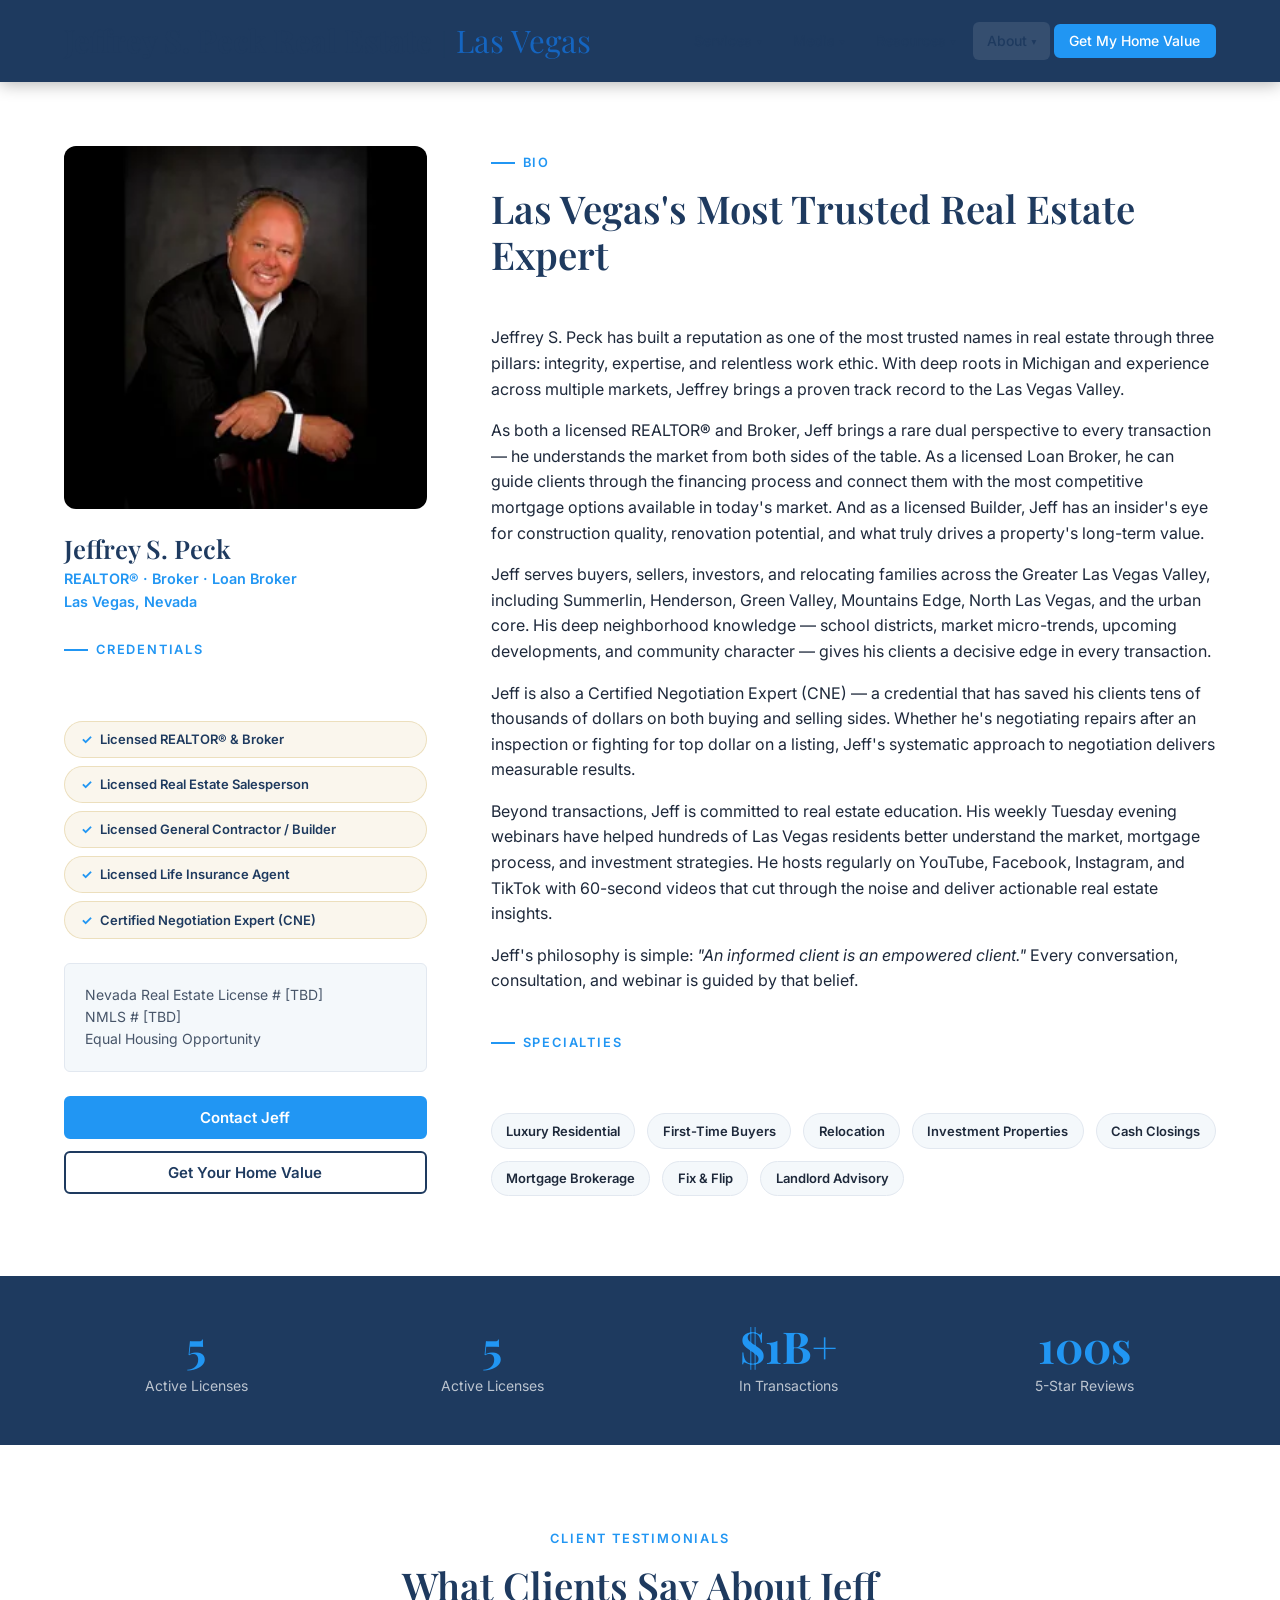
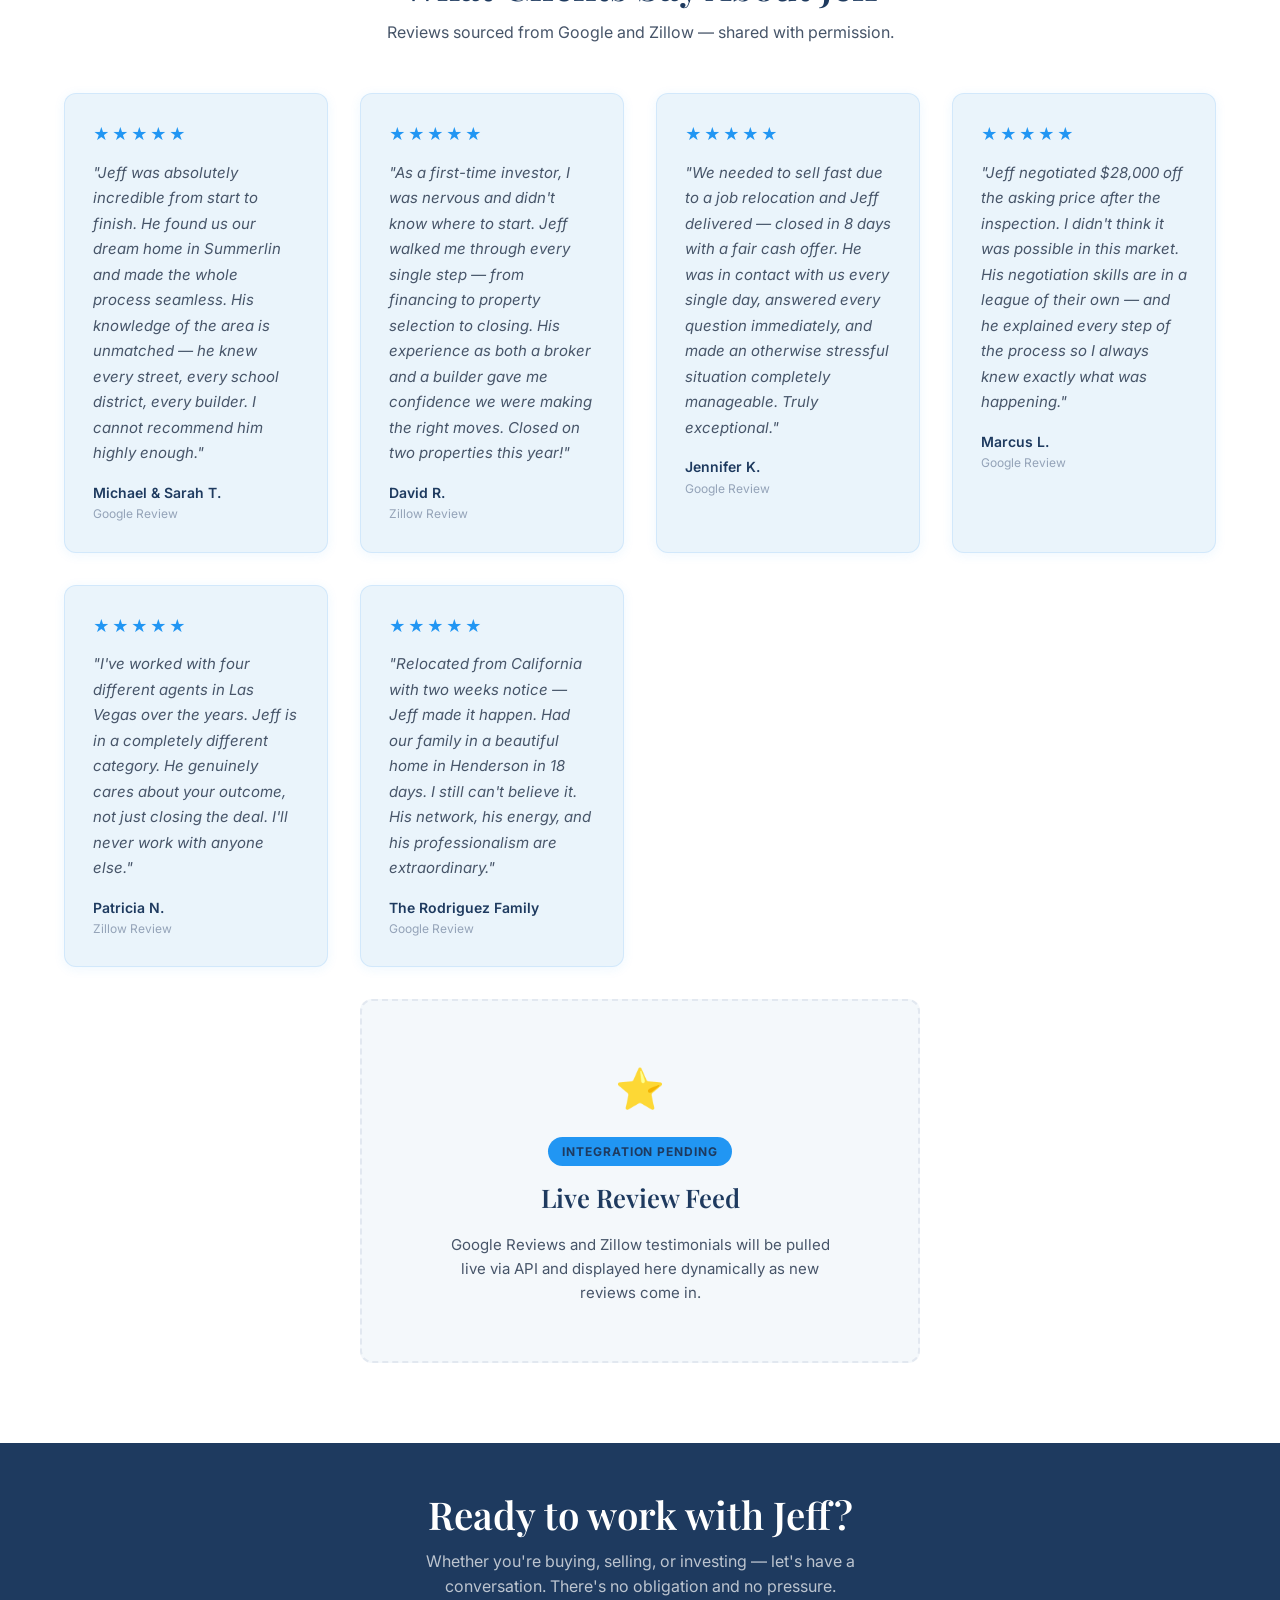
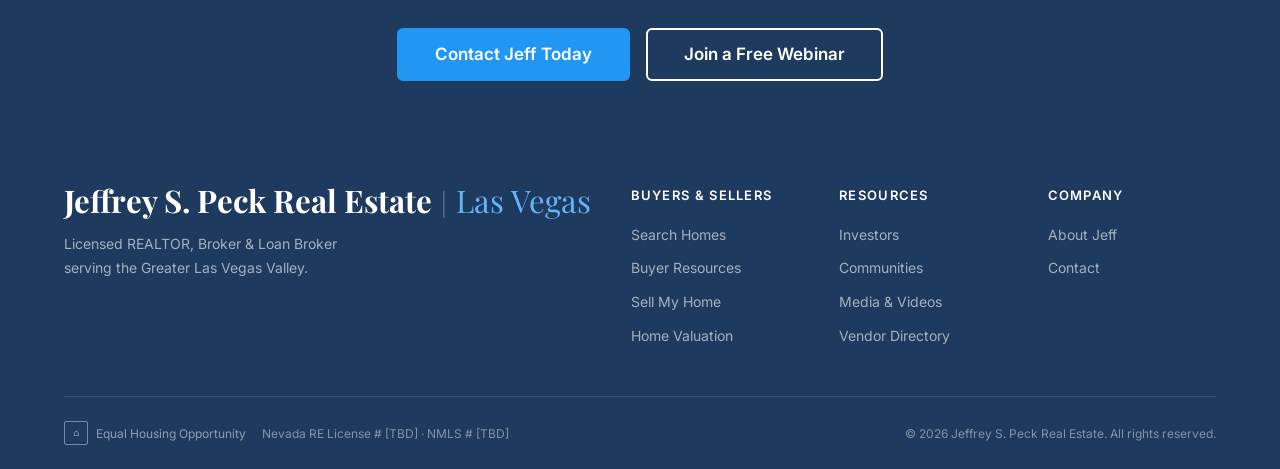
==== site/about.html @ 7d188496 "Add Jeffrey S. Peck headshot to about page Co-Authored-By: Claude Sonnet 4.6 <noreply@anthropic.com>" ====
<!DOCTYPE html>
<html lang="en">
<head>
  <meta charset="UTF-8">
  <meta name="viewport" content="width=device-width, initial-scale=1.0">
  <title>About Jeff Peck | Las Vegas REALTOR & Broker</title>
  <meta name="description" content="Meet Jeff Peck — licensed REALTOR, Broker, and Loan Broker serving the Las Vegas Valley. Read his bio, accreditations, and client reviews.">
  <link rel="icon" href="favicon.svg" type="image/svg+xml">
  <link rel="preconnect" href="https://fonts.googleapis.com">
  <link href="https://fonts.googleapis.com/css2?family=Playfair+Display:wght@400;600;700&family=Inter:wght@300;400;500;600&display=swap" rel="stylesheet">
  <link rel="stylesheet" href="css/styles.css">
</head>
<body class="no-hero">

<header class="site-header" role="banner">
  <div class="container nav-inner">
    <a href="index.html" class="nav-logo"><span class="nav-logo-name">Jeffrey S. Peck Real Estate</span><span class="nav-logo-pipe" aria-hidden="true">|</span><span class="nav-logo-city">Las Vegas</span></a>
            <nav class="nav-links" aria-label="Main navigation">
      <div class="nav-item">
        <a href="property-search.html" class="nav-has-dropdown">Services <span class="nav-chevron" aria-hidden="true">▾</span></a>
        <div class="nav-dropdown">
          <a href="property-search.html">Search Homes</a>
          <a href="buyers.html">Buyers Guide</a>
          <a href="sellers.html">Sellers Guide</a>
          <a href="investors.html">Investors Guide</a>
          <a href="mortgage-broker.html">Mortgage Broker</a>
          <a href="sellers.html#valuation">Instant Home Valuation</a>
          <a href="sellers.html#cash">Sell for Cash (7–10 Days)</a>
        </div>
      </div>
      <div class="nav-item">
        <a href="media.html" class="nav-has-dropdown">Media <span class="nav-chevron" aria-hidden="true">▾</span></a>
        <div class="nav-dropdown">
          <a href="media.html#webinars">Upcoming Webinars</a>
          <a href="media.html#shorts">60-Second Videos</a>
          <a href="media.html#past-webinars">Past Webinars</a>
          <a href="media.html#tours">Neighborhood Tours</a>
        </div>
      </div>
      <div class="nav-item">
        <a href="communities.html" class="nav-has-dropdown">Resources <span class="nav-chevron" aria-hidden="true">▾</span></a>
        <div class="nav-dropdown">
          <a href="communities.html">Communities &amp; Neighborhoods</a>
          <a href="communities.html#schools">School Ratings</a>
          <a href="communities.html#safety">Safety Data</a>
          <a href="vendors.html">Vendor Directory</a>
        </div>
      </div>
      <div class="nav-item">
        <a href="about.html" class="nav-has-dropdown">About <span class="nav-chevron" aria-hidden="true">▾</span></a>
        <div class="nav-dropdown">
          <a href="about.html">About Jeff</a>
          <a href="about.html#reviews">Reviews</a>
          <a href="contact.html">Contact</a>
        </div>
      </div>
      <a href="sellers.html#valuation" class="btn btn-primary btn-sm">Get My Home Value</a>
    </nav>
    <button class="nav-toggle" id="navToggle" aria-label="Open navigation menu" aria-expanded="false" aria-controls="navMobile"><span></span><span></span><span></span></button>
  </div>
</header>
<nav class="nav-mobile" id="navMobile" aria-label="Mobile navigation">
  <a href="property-search.html">🔍 Services</a>
  <a href="property-search.html" class="nav-mobile-sub">Search Homes</a>
  <a href="buyers.html" class="nav-mobile-sub">Buyers Guide</a>
  <a href="sellers.html" class="nav-mobile-sub">Sellers Guide</a>
  <a href="investors.html" class="nav-mobile-sub">Investors Guide</a>
  <a href="mortgage-broker.html" class="nav-mobile-sub">Mortgage Broker</a>
  <a href="sellers.html#valuation" class="nav-mobile-sub">Instant Home Valuation</a>
  <a href="sellers.html#cash" class="nav-mobile-sub">Sell for Cash</a>
  <a href="media.html">▶️ Media</a>
  <a href="media.html#webinars" class="nav-mobile-sub">Upcoming Webinars</a>
  <a href="media.html#shorts" class="nav-mobile-sub">60-Second Videos</a>
  <a href="media.html#past-webinars" class="nav-mobile-sub">Past Webinars</a>
  <a href="media.html#tours" class="nav-mobile-sub">Neighborhood Tours</a>
  <a href="communities.html">📚 Resources</a>
  <a href="communities.html" class="nav-mobile-sub">Communities &amp; Neighborhoods</a>
  <a href="communities.html#schools" class="nav-mobile-sub">School Ratings</a>
  <a href="vendors.html" class="nav-mobile-sub">Vendor Directory</a>
  <a href="about.html">👤 About</a>
  <a href="about.html#reviews" class="nav-mobile-sub">Reviews</a>
  <a href="contact.html" class="nav-mobile-sub">Contact</a>
  <a href="sellers.html#valuation" class="btn btn-primary">Get My Home Value</a>
</nav>

<!-- Bio -->
<section class="page-start section" aria-labelledby="bio-heading">
  <div class="container">
    <div style="display:grid; grid-template-columns:1fr 2fr; gap:4rem; align-items:start;">

      <!-- Photo placeholder + accreditations -->
      <div>
        <img src="images/jeff-peck.webp" alt="Jeffrey S. Peck — Las Vegas REALTOR, Broker & Loan Broker" style="width:100%; border-radius:var(--radius-lg); display:block; margin-bottom:1.5rem; object-fit:cover;">

        <h3 style="margin-bottom:.25rem;">Jeffrey S. Peck</h3>
        <p style="color:var(--gold); font-weight:600; font-size:.9rem; margin-bottom:1.25rem;">REALTOR® · Broker · Loan Broker<br>Las Vegas, Nevada</p>

        <div class="section-heading">
          <p class="eyebrow">Credentials</p>
        </div>
        <div class="accreditations-list" style="flex-direction:column; gap:.5rem;">
          <span class="accreditation-badge">Licensed REALTOR® &amp; Broker</span>
          <span class="accreditation-badge">Licensed Real Estate Salesperson</span>
          <span class="accreditation-badge">Licensed General Contractor / Builder</span>
          <span class="accreditation-badge">Licensed Life Insurance Agent</span>
          <span class="accreditation-badge">Certified Negotiation Expert (CNE)</span>
        </div>

        <div style="margin-top:1.5rem; padding:1.25rem; background:var(--cream); border-radius:var(--radius); border:1px solid var(--gray-200);">
          <p class="text-sm" style="color:var(--text-light); margin:0;">Nevada Real Estate License # [TBD]<br>NMLS # [TBD]<br>Equal Housing Opportunity</p>
        </div>

        <div style="margin-top:1.5rem; display:flex; flex-direction:column; gap:.75rem;">
          <a href="contact.html" class="btn btn-primary btn-block">Contact Jeff</a>
          <a href="sellers.html#valuation" class="btn btn-outline-navy btn-block">Get Your Home Value</a>
        </div>
      </div>

      <!-- Bio text -->
      <div>
        <div class="section-heading">
          <p class="eyebrow">Bio</p>
          <h2 id="bio-heading">Las Vegas's Most Trusted Real Estate Expert</h2>
        </div>

        <p>Jeffrey S. Peck has built a reputation as one of the most trusted names in real estate through three pillars: integrity, expertise, and relentless work ethic. With deep roots in Michigan and experience across multiple markets, Jeffrey brings a proven track record to the Las Vegas Valley.</p>

        <p>As both a licensed REALTOR® and Broker, Jeff brings a rare dual perspective to every transaction — he understands the market from both sides of the table. As a licensed Loan Broker, he can guide clients through the financing process and connect them with the most competitive mortgage options available in today's market. And as a licensed Builder, Jeff has an insider's eye for construction quality, renovation potential, and what truly drives a property's long-term value.</p>

        <p>Jeff serves buyers, sellers, investors, and relocating families across the Greater Las Vegas Valley, including Summerlin, Henderson, Green Valley, Mountains Edge, North Las Vegas, and the urban core. His deep neighborhood knowledge — school districts, market micro-trends, upcoming developments, and community character — gives his clients a decisive edge in every transaction.</p>

        <p>Jeff is also a Certified Negotiation Expert (CNE) — a credential that has saved his clients tens of thousands of dollars on both buying and selling sides. Whether he's negotiating repairs after an inspection or fighting for top dollar on a listing, Jeff's systematic approach to negotiation delivers measurable results.</p>

        <p>Beyond transactions, Jeff is committed to real estate education. His weekly Tuesday evening webinars have helped hundreds of Las Vegas residents better understand the market, mortgage process, and investment strategies. He hosts regularly on YouTube, Facebook, Instagram, and TikTok with 60-second videos that cut through the noise and deliver actionable real estate insights.</p>

        <p>Jeff's philosophy is simple: <em>"An informed client is an empowered client."</em> Every conversation, consultation, and webinar is guided by that belief.</p>

        <div style="margin-top:2rem;">
          <div class="section-heading">
            <p class="eyebrow">Specialties</p>
          </div>
          <div style="display:flex; flex-wrap:wrap; gap:.75rem;">
            <span style="background:var(--cream); border:1px solid var(--gray-200); padding:.4rem .9rem; border-radius:999px; font-size:.8125rem; font-weight:600;">Luxury Residential</span>
            <span style="background:var(--cream); border:1px solid var(--gray-200); padding:.4rem .9rem; border-radius:999px; font-size:.8125rem; font-weight:600;">First-Time Buyers</span>
            <span style="background:var(--cream); border:1px solid var(--gray-200); padding:.4rem .9rem; border-radius:999px; font-size:.8125rem; font-weight:600;">Relocation</span>
            <span style="background:var(--cream); border:1px solid var(--gray-200); padding:.4rem .9rem; border-radius:999px; font-size:.8125rem; font-weight:600;">Investment Properties</span>
            <span style="background:var(--cream); border:1px solid var(--gray-200); padding:.4rem .9rem; border-radius:999px; font-size:.8125rem; font-weight:600;">Cash Closings</span>
            <span style="background:var(--cream); border:1px solid var(--gray-200); padding:.4rem .9rem; border-radius:999px; font-size:.8125rem; font-weight:600;">Mortgage Brokerage</span>
            <span style="background:var(--cream); border:1px solid var(--gray-200); padding:.4rem .9rem; border-radius:999px; font-size:.8125rem; font-weight:600;">Fix &amp; Flip</span>
            <span style="background:var(--cream); border:1px solid var(--gray-200); padding:.4rem .9rem; border-radius:999px; font-size:.8125rem; font-weight:600;">Landlord Advisory</span>
          </div>
        </div>
      </div>
    </div>
  </div>
</section>

<!-- Stats bar -->
<section class="section--dark section--sm section" aria-label="Jeff's statistics">
  <div class="container">
    <div style="display:grid; grid-template-columns:repeat(4,1fr); gap:2rem; text-align:center;">
      <div class="stat"><span class="value">5</span><div class="label">Active Licenses</div></div>
      <div class="stat"><span class="value">5</span><div class="label">Active Licenses</div></div>
      <div class="stat"><span class="value">$1B+</span><div class="label">In Transactions</div></div>
      <div class="stat"><span class="value">100s</span><div class="label">5-Star Reviews</div></div>
    </div>
  </div>
</section>

<!-- Reviews -->
<section class="section" id="reviews" aria-labelledby="reviews-heading">
  <div class="container">
    <div class="section-heading section-heading--center">
      <p class="eyebrow">Client Testimonials</p>
      <h2 id="reviews-heading">What Clients Say About Jeff</h2>
      <p>Reviews sourced from Google and Zillow — shared with permission.</p>
    </div>

    <div class="grid-3" style="margin-bottom:2rem;">
      <article class="review-card">
        <div class="review-stars" aria-label="5 stars">★★★★★</div>
        <p class="review-text">"Jeff was absolutely incredible from start to finish. He found us our dream home in Summerlin and made the whole process seamless. His knowledge of the area is unmatched — he knew every street, every school district, every builder. I cannot recommend him highly enough."</p>
        <div class="review-author">Michael &amp; Sarah T.</div>
        <div class="review-source">Google Review</div>
      </article>
      <article class="review-card">
        <div class="review-stars" aria-label="5 stars">★★★★★</div>
        <p class="review-text">"As a first-time investor, I was nervous and didn't know where to start. Jeff walked me through every single step — from financing to property selection to closing. His experience as both a broker and a builder gave me confidence we were making the right moves. Closed on two properties this year!"</p>
        <div class="review-author">David R.</div>
        <div class="review-source">Zillow Review</div>
      </article>
      <article class="review-card">
        <div class="review-stars" aria-label="5 stars">★★★★★</div>
        <p class="review-text">"We needed to sell fast due to a job relocation and Jeff delivered — closed in 8 days with a fair cash offer. He was in contact with us every single day, answered every question immediately, and made an otherwise stressful situation completely manageable. Truly exceptional."</p>
        <div class="review-author">Jennifer K.</div>
        <div class="review-source">Google Review</div>
      </article>
      <article class="review-card">
        <div class="review-stars" aria-label="5 stars">★★★★★</div>
        <p class="review-text">"Jeff negotiated $28,000 off the asking price after the inspection. I didn't think it was possible in this market. His negotiation skills are in a league of their own — and he explained every step of the process so I always knew exactly what was happening."</p>
        <div class="review-author">Marcus L.</div>
        <div class="review-source">Google Review</div>
      </article>
      <article class="review-card">
        <div class="review-stars" aria-label="5 stars">★★★★★</div>
        <p class="review-text">"I've worked with four different agents in Las Vegas over the years. Jeff is in a completely different category. He genuinely cares about your outcome, not just closing the deal. I'll never work with anyone else."</p>
        <div class="review-author">Patricia N.</div>
        <div class="review-source">Zillow Review</div>
      </article>
      <article class="review-card">
        <div class="review-stars" aria-label="5 stars">★★★★★</div>
        <p class="review-text">"Relocated from California with two weeks notice — Jeff made it happen. Had our family in a beautiful home in Henderson in 18 days. I still can't believe it. His network, his energy, and his professionalism are extraordinary."</p>
        <div class="review-author">The Rodriguez Family</div>
        <div class="review-source">Google Review</div>
      </article>
    </div>

    <div class="coming-soon" style="max-width:560px; margin:0 auto;">
      <div class="coming-soon-icon">⭐</div>
      <span class="coming-soon-badge">Integration Pending</span>
      <h3>Live Review Feed</h3>
      <p>Google Reviews and Zillow testimonials will be pulled live via API and displayed here dynamically as new reviews come in.</p>
    </div>
  </div>
</section>

<!-- CTA -->
<section class="section--dark section--sm section" aria-label="Contact Jeff">
  <div class="container text-center">
    <h2 style="color:var(--white); margin-bottom:.75rem;">Ready to work with Jeff?</h2>
    <p style="color:rgba(255,255,255,.7); margin-bottom:1.75rem; max-width:460px; margin-left:auto; margin-right:auto;">Whether you're buying, selling, or investing — let's have a conversation. There's no obligation and no pressure.</p>
    <div class="flex-center gap-2" style="flex-wrap:wrap;">
      <a href="contact.html" class="btn btn-primary btn-lg">Contact Jeff Today</a>
      <a href="media.html#webinars" class="btn btn-outline-light btn-lg">Join a Free Webinar</a>
    </div>
  </div>
</section>

<footer class="site-footer" role="contentinfo">
  <div class="container">
    <div class="footer-grid">
      <div class="footer-brand">
        <a href="index.html" class="nav-logo"><span class="nav-logo-name">Jeffrey S. Peck Real Estate</span><span class="nav-logo-pipe" aria-hidden="true">|</span><span class="nav-logo-city">Las Vegas</span></a>
        <p>Licensed REALTOR, Broker &amp; Loan Broker serving the Greater Las Vegas Valley.</p>
      </div>
      <div class="footer-col"><h5>Buyers &amp; Sellers</h5><ul>
        <li><a href="property-search.html">Search Homes</a></li>
        <li><a href="buyers.html">Buyer Resources</a></li>
        <li><a href="sellers.html">Sell My Home</a></li>
        <li><a href="sellers.html#valuation">Home Valuation</a></li>
      </ul></div>
      <div class="footer-col"><h5>Resources</h5><ul>
        <li><a href="investors.html">Investors</a></li>
        <li><a href="communities.html">Communities</a></li>
        <li><a href="media.html">Media &amp; Videos</a></li>
        <li><a href="vendors.html">Vendor Directory</a></li>
      </ul></div>
      <div class="footer-col"><h5>Company</h5><ul>
        <li><a href="about.html">About Jeff</a></li>
        <li><a href="contact.html">Contact</a></li>
      </ul></div>
    </div>
    <div class="footer-bottom">
      <div class="footer-legal">
        <div class="eho-mark" role="img" aria-label="Equal Housing Opportunity"><div class="eho-box" aria-hidden="true">⌂</div>Equal Housing Opportunity</div>
        <span class="footer-license">Nevada RE License # [TBD] · NMLS # [TBD]</span>
      </div>
      <p>© 2026 Jeffrey S. Peck Real Estate. All rights reserved.</p>
    </div>
  </div>
</footer>

<div class="sticky-cta" aria-label="Quick actions">
  <a href="tel:+17025550100" class="btn btn-outline-light">📞 Call Jeff</a>
  <a href="contact.html" class="btn btn-primary">Get in Touch</a>
</div>
<script src="js/main.js"></script>
</body>
</html>
---- site/css/styles.css ----
/* ============================================================
   JSPECKREALESTATE.COM — Main Stylesheet
   Stack: Static HTML/CSS/JS · Netlify + GitHub
   ============================================================ */

/* ----------------------------------------------------------
   1. Variables & Reset
   ---------------------------------------------------------- */
:root {
  /* Blues — primary palette */
  --blue:        #2196f3;
  --blue-dark:   #1565c0;
  --blue-light:  #64b5f6;
  --navy:        #1e3a5f;   /* footer / dark sections */
  --navy-mid:    #152d4a;   /* footer bottom strip */
  --navy-light:  #2a4f7c;   /* hover states */
  --blue-overlay: rgba(26, 54, 93, 0.58); /* transparent blue section */
  --blue-tint:   #eaf4fb;   /* card / testimonial backgrounds */

  /* Keep gold as a subtle warm accent for a few highlights */
  --gold:        #2196f3;   /* remapped to blue */
  --gold-light:  #64b5f6;

  /* Neutrals */
  --cream:       #f4f8fb;   /* slightly blue-white page bg */
  --white:       #ffffff;
  --gray-100:    #f0f4f8;
  --gray-200:    #e2e8f0;
  --gray-400:    #94a3b8;
  --gray-600:    #64748b;
  --gray-800:    #1e293b;
  --text:        #1e293b;
  --text-light:  #475569;

  --font-serif: 'Playfair Display', Georgia, serif;
  --font-sans:  'Inter', system-ui, sans-serif;

  --radius:     6px;
  --radius-lg:  12px;
  --shadow:     0 2px 12px rgba(33,150,243,.08);
  --shadow-lg:  0 8px 40px rgba(30,58,95,.18);

  --max-width:  1200px;
  --nav-h:      82px;
}

*, *::before, *::after { box-sizing: border-box; margin: 0; padding: 0; }

html { scroll-behavior: smooth; -webkit-text-size-adjust: 100%; }

body {
  font-family: var(--font-sans);
  font-size: 1rem;
  line-height: 1.6;
  color: var(--text);
  background: var(--white);
}

img { display: block; max-width: 100%; height: auto; }
a  { color: inherit; text-decoration: none; }
ul { list-style: none; }

/* ----------------------------------------------------------
   2. Typography
   ---------------------------------------------------------- */
h1, h2, h3, h4 {
  font-family: var(--font-serif);
  line-height: 1.2;
  color: var(--navy);
}
h1 { font-size: clamp(2rem, 5vw, 3.5rem); font-weight: 700; }
h2 { font-size: clamp(1.6rem, 3.5vw, 2.4rem); font-weight: 600; }
h3 { font-size: clamp(1.2rem, 2.5vw, 1.6rem); font-weight: 600; }
h4 { font-size: 1.1rem; font-weight: 600; }

p { margin-bottom: 1rem; }
p:last-child { margin-bottom: 0; }

.serif { font-family: var(--font-serif); }
.gold  { color: var(--gold); }

/* ----------------------------------------------------------
   3. Utility Helpers
   ---------------------------------------------------------- */
.container {
  width: 100%;
  max-width: var(--max-width);
  margin: 0 auto;
  padding: 0 1.5rem;
}
.section { padding: 5rem 0; }
.section--sm { padding: 3rem 0; }
.section--lg { padding: 7rem 0; }
.section--dark { background: var(--navy); color: var(--white); }
.section--dark h2, .section--dark h3 { color: var(--white); }
.section--cream { background: var(--cream); }
.section--blue-tint { background: var(--blue-tint); }
.section--gold-border { border-top: 3px solid var(--gold); }

.text-center { text-align: center; }
.text-sm     { font-size: .875rem; }
.text-xs     { font-size: .75rem; }
.sr-only     { position: absolute; width:1px; height:1px; padding:0; margin:-1px; overflow:hidden; clip:rect(0,0,0,0); border:0; }

.grid-2 { display: grid; grid-template-columns: repeat(auto-fit, minmax(280px, 1fr)); gap: 2rem; }
.grid-3 { display: grid; grid-template-columns: repeat(auto-fit, minmax(240px, 1fr)); gap: 2rem; }
.grid-4 { display: grid; grid-template-columns: repeat(auto-fit, minmax(200px, 1fr)); gap: 1.5rem; }
.flex   { display: flex; }
.flex-center { display: flex; align-items: center; justify-content: center; }
.gap-1  { gap: .5rem; }
.gap-2  { gap: 1rem; }
.gap-3  { gap: 1.5rem; }

/* ----------------------------------------------------------
   4. Buttons
   ---------------------------------------------------------- */
.btn {
  display: inline-flex;
  align-items: center;
  justify-content: center;
  gap: .5rem;
  padding: .75rem 1.75rem;
  border-radius: var(--radius);
  font-family: var(--font-sans);
  font-size: .9375rem;
  font-weight: 600;
  cursor: pointer;
  border: 2px solid transparent;
  transition: all .2s ease;
  text-align: center;
  line-height: 1;
}
.btn:focus-visible { outline: 3px solid var(--gold); outline-offset: 2px; }

.btn-primary {
  background: var(--blue);
  color: var(--white);
  border-color: var(--blue);
}
.btn-primary:hover { background: var(--blue-dark); border-color: var(--blue-dark); }

.btn-outline-light {
  background: transparent;
  color: var(--white);
  border-color: var(--white);
}
.btn-outline-light:hover { background: var(--white); color: var(--navy); }

.btn-outline-gold {
  background: transparent;
  color: var(--blue);
  border-color: var(--blue);
}
.btn-outline-gold:hover { background: var(--blue); color: var(--white); }

.btn-outline-navy {
  background: transparent;
  color: var(--navy);
  border-color: var(--navy);
}
.btn-outline-navy:hover { background: var(--navy); color: var(--white); }

.btn-navy {
  background: var(--navy);
  color: var(--white);
  border-color: var(--navy);
}
.btn-navy:hover { background: var(--navy-mid); }

.btn-lg { padding: 1rem 2.25rem; font-size: 1.0625rem; }
.btn-sm { padding: .5rem 1.25rem; font-size: .8125rem; }
.btn-block { display: flex; width: 100%; }

/* ----------------------------------------------------------
   5. Header / Navigation
   ---------------------------------------------------------- */

/* First section on pages without a hero */
.site-header {
  position: fixed;
  top: 0;
  left: 0;
  right: 0;
  z-index: 1000;
  height: var(--nav-h);
  background: transparent;
  box-shadow: none;
  transition: background .35s ease, box-shadow .35s ease;
}
.site-header.scrolled,
.no-hero .site-header {
  background: var(--navy);
  box-shadow: 0 2px 16px rgba(0,0,0,.3);
}
/* At top of page over hero — darken text for legibility against the photo */
.site-header.at-top .nav-logo-name,
.site-header.at-top .nav-logo-pipe {
  color: var(--navy);
  transition: color .35s ease;
}
.site-header.at-top .nav-logo-city {
  color: var(--blue-dark);
  transition: color .35s ease;
}
.site-header.at-top .nav-links a:not(.btn-primary) {
  color: var(--navy);
  transition: color .2s, background .2s;
}
.site-header.at-top .nav-links a:not(.btn-primary):hover {
  color: var(--navy);
  background: rgba(30,58,95,.1);
}
.site-header.at-top .nav-toggle span {
  background: var(--navy);
}
.nav-inner {
  display: flex;
  align-items: center;
  justify-content: space-between;
  height: 100%;
}
.nav-logo {
  display: flex;
  align-items: baseline;
  gap: .55rem;
  text-decoration: none;
  white-space: nowrap;
}
.nav-logo-name {
  font-family: var(--font-serif);
  font-size: 1.95rem;
  font-weight: 700;
  color: var(--white);
  line-height: 1;
}
.nav-logo-pipe {
  font-family: var(--font-serif);
  font-size: 1.6rem;
  font-weight: 300;
  color: rgba(255,255,255,.35);
  line-height: 1;
}
.nav-logo-city {
  font-family: var(--font-serif);
  font-size: 1.95rem;
  font-weight: 400;
  color: var(--blue-light);
  line-height: 1;
}
/* keep old classes inert in case any stray HTML still references them */
.nav-logo-divider, .nav-logo-stack, .nav-logo-tag { display: none; }
.nav-links {
  display: flex;
  align-items: center;
  gap: .25rem;
}
.nav-links a {
  color: rgba(255,255,255,.88);
  font-size: .875rem;
  font-weight: 500;
  padding: .5rem .85rem;
  border-radius: var(--radius);
  transition: color .2s, background .2s;
  white-space: nowrap;
}
.nav-links a:hover,
.nav-links a.active { color: var(--white); background: rgba(255,255,255,.1); }
.nav-links a.btn-primary { color: var(--white); background: var(--blue); border-color: var(--blue); }
.nav-links a.btn-primary:hover { background: var(--blue-dark); border-color: var(--blue-dark); }

/* Dropdown items */
.nav-item { position: relative; }
.nav-has-dropdown {
  display: inline-flex !important;
  align-items: center;
  gap: .3rem;
}
.nav-chevron {
  font-size: .6rem;
  display: inline-block;
  transition: transform .2s;
  line-height: 1;
  margin-top: 1px;
}
.nav-item:hover .nav-chevron,
.nav-item:focus-within .nav-chevron { transform: rotate(180deg); }
.nav-dropdown {
  display: none;
  position: absolute;
  top: 100%;
  left: 0;
  min-width: 210px;
  background: var(--white);
  border-top: 2px solid var(--blue);
  border-radius: 0 0 var(--radius) var(--radius);
  box-shadow: 0 8px 24px rgba(30,58,95,.15);
  padding: .5rem 0 .35rem;
  z-index: 200;
}
.nav-item:hover .nav-dropdown,
.nav-item:focus-within .nav-dropdown { display: block; }
.nav-dropdown a {
  display: block !important;
  padding: .6rem 1.25rem !important;
  font-size: .8rem !important;
  white-space: nowrap;
  color: var(--gray-800) !important;
  border-radius: 0 !important;
  background: none !important;
}
.nav-dropdown a:hover { background: var(--blue-tint) !important; color: var(--blue) !important; }
.nav-dropdown a.active { color: var(--blue) !important; }

/* Mobile nav sub-items */
.nav-mobile-sub {
  padding-left: 2.25rem !important;
  font-size: .8125rem !important;
  color: rgba(255,255,255,.6) !important;
  border-left: 2px solid rgba(33,150,243,.4);
  margin-left: .75rem;
}
.nav-mobile-sub:hover { color: var(--blue-light) !important; }

/* First section on pages without a hero */
.page-start { padding-top: calc(var(--nav-h) + 4rem) !important; }

.nav-toggle {
  display: none;
  flex-direction: column;
  gap: 5px;
  background: none;
  border: none;
  cursor: pointer;
  padding: .5rem;
}
.nav-toggle span {
  display: block;
  width: 24px;
  height: 2px;
  background: var(--white);
  border-radius: 2px;
  transition: all .3s;
}
.nav-mobile {
  display: none;
  position: fixed;
  top: var(--nav-h);
  left: 0;
  right: 0;
  background: var(--navy-mid);
  padding: 1.5rem;
  flex-direction: column;
  gap: .25rem;
  z-index: 999;
  box-shadow: var(--shadow-lg);
}
.nav-mobile.open { display: flex; }
.nav-mobile a {
  color: rgba(255,255,255,.9);
  font-weight: 500;
  padding: .75rem 1rem;
  border-radius: var(--radius);
  transition: background .2s;
}
.nav-mobile a:hover { background: rgba(255,255,255,.08); color: var(--gold); }
.nav-mobile .btn-primary { margin-top: .5rem; text-align: center; color: var(--navy); }

@media (max-width: 1024px) {
  .nav-links { display: none; }
  .nav-toggle { display: flex; }
}

/* ----------------------------------------------------------
   6. Footer
   ---------------------------------------------------------- */
.site-footer {
  background: var(--navy);
  color: rgba(255,255,255,.75);
  padding: 3.5rem 0 1.5rem;
}
.footer-grid {
  display: grid;
  grid-template-columns: 2fr 1fr 1fr 1fr;
  gap: 2.5rem;
  padding-bottom: 2.5rem;
  border-bottom: 1px solid rgba(255,255,255,.1);
}
.footer-brand .nav-logo { margin-bottom: 1rem; }
.footer-brand p { font-size: .875rem; line-height: 1.7; color: rgba(255,255,255,.6); max-width: 280px; }
.footer-col h5 {
  color: var(--white);
  font-family: var(--font-sans);
  font-size: .8125rem;
  font-weight: 600;
  letter-spacing: .1em;
  text-transform: uppercase;
  margin-bottom: 1rem;
}
.footer-col ul li { margin-bottom: .5rem; }
.footer-col ul a { font-size: .875rem; color: rgba(255,255,255,.6); transition: color .2s; }
.footer-col ul a:hover { color: var(--gold); }
.footer-bottom {
  display: flex;
  align-items: center;
  justify-content: space-between;
  flex-wrap: wrap;
  gap: 1rem;
  padding-top: 1.5rem;
}
.footer-bottom p { font-size: .75rem; color: rgba(255,255,255,.45); margin: 0; }
.footer-legal {
  display: flex;
  align-items: center;
  gap: 1rem;
  flex-wrap: wrap;
}
.footer-legal img { height: 32px; width: auto; opacity: .7; }
.footer-license { font-size: .75rem; color: rgba(255,255,255,.45); }

@media (max-width: 768px) {
  .footer-grid { grid-template-columns: 1fr 1fr; }
  .footer-brand { grid-column: 1 / -1; }
}
@media (max-width: 480px) {
  .footer-grid { grid-template-columns: 1fr; }
  .footer-bottom { flex-direction: column; align-items: flex-start; }
}

/* ----------------------------------------------------------
   7. Hero
   ---------------------------------------------------------- */
.hero {
  position: relative;
  /* 17:9 landscape ratio; nav height offset preserved */
  height: calc(52.94vw - var(--nav-h));
  min-height: 340px;
  max-height: 72vh;
  display: flex;
  align-items: center;
  overflow: hidden;
  background: var(--navy);
  /* extend behind the fixed transparent nav */
  margin-top: calc(-1 * var(--nav-h));
  padding-top: var(--nav-h);
}
.hero-bg {
  position: absolute;
  inset: 0;
  background-image: url('../images/hero-lasvegas.png');
  background-size: cover;
  background-position: center center;
  background-repeat: no-repeat;
}
.hero-bg::after {
  /* no full-image tint — overlay is scoped to text box only */
  content: none;
}
.hero-content {
  position: relative;
  z-index: 1;
  max-width: 420px;
  background: rgba(30, 58, 95, 0.72);
  backdrop-filter: blur(2px);
  -webkit-backdrop-filter: blur(2px);
  border-radius: var(--radius-lg);
  padding: 1.25rem 1.5rem;
}
.hero-eyebrow {
  display: inline-flex;
  align-items: center;
  gap: .5rem;
  color: var(--gold);
  font-size: .8125rem;
  font-weight: 600;
  letter-spacing: .14em;
  text-transform: uppercase;
  margin-bottom: 1.25rem;
}
.hero-eyebrow::before {
  content: '';
  display: block;
  width: 32px;
  height: 2px;
  background: var(--gold);
}
.hero h1 { color: var(--white); margin-bottom: .75rem; font-size: clamp(1.5rem, 3.5vw, 2.5rem); }
.hero h1 em { color: var(--gold); font-style: normal; }
.hero-sub { font-size: .9375rem; color: rgba(255,255,255,.75); margin-bottom: 1.5rem; max-width: 380px; }
.hero-eyebrow { margin-bottom: .75rem; }
.hero-ctas { display: flex; flex-wrap: wrap; gap: 1rem; }

.hero-page {
  height: auto;
  min-height: 42vh;
  max-height: none;
  align-items: flex-end;
  padding-top: calc(var(--nav-h) + 1rem);
  padding-bottom: 3rem;
}
.hero-page .hero-bg::after {
  background: linear-gradient(to top, rgba(10,22,40,.95) 20%, rgba(10,22,40,.6));
}
.hero-page .hero-content { max-width: 100%; }
.hero-page h1 { font-size: clamp(1.75rem, 4vw, 3rem); }
.hero-page .hero-sub { margin-bottom: 0; }

/* ----------------------------------------------------------
   8. Cards
   ---------------------------------------------------------- */
.card {
  background: var(--white);
  border-radius: var(--radius-lg);
  box-shadow: var(--shadow);
  overflow: hidden;
  transition: transform .2s, box-shadow .2s;
}
.card:hover { transform: translateY(-3px); box-shadow: var(--shadow-lg); }
.card-body { padding: 1.5rem; }
.card-icon {
  width: 52px;
  height: 52px;
  border-radius: var(--radius);
  background: linear-gradient(135deg, var(--gold) 0%, var(--gold-light) 100%);
  display: flex;
  align-items: center;
  justify-content: center;
  font-size: 1.5rem;
  margin-bottom: 1rem;
}

/* Quick-access tiles grid — webinar col 1 spans 2 rows, 3 regular cols fill right */
.tiles-grid {
  display: grid;
  grid-template-columns: 1.6fr 1fr 1fr 1fr;
  grid-template-rows: auto auto;
  gap: 1.25rem;
}
.tile {
  display: flex;
  flex-direction: column;
  align-items: flex-start;
  background: var(--white);
  border-radius: var(--radius-lg);
  padding: 1.75rem;
  box-shadow: var(--shadow);
  border: 1px solid var(--gray-200);
  transition: all .25s;
  text-decoration: none;
  color: var(--text);
}
.tile:hover { transform: translateY(-3px); box-shadow: var(--shadow-lg); border-color: var(--blue); }
.tile h3 { font-size: 1.05rem; margin-bottom: .35rem; }
.tile p  { font-size: .875rem; color: var(--text-light); margin: 0; }
.tile-arrow {
  margin-top: auto;
  padding-top: 1.1rem;
  color: var(--blue);
  font-size: .875rem;
  font-weight: 600;
  display: flex;
  align-items: center;
  gap: .35rem;
}

/* Webinar tile — tall, dark */
.tile-webinar {
  grid-column: 1;
  grid-row: 1 / span 2;
  background: var(--navy);
  border-color: var(--navy);
  color: var(--white);
  padding: 2.25rem 2rem;
}
.tile-webinar:hover { border-color: var(--blue); transform: translateY(-3px); }
.tile-webinar h3 { color: var(--white); font-size: 1.4rem; margin-bottom: .75rem; }
.tile-webinar p  { color: rgba(255,255,255,.75); font-size: .9375rem; line-height: 1.6; }
.tile-webinar-badge {
  display: inline-block;
  background: var(--gold);
  color: var(--navy);
  font-size: .7rem;
  font-weight: 700;
  letter-spacing: .1em;
  text-transform: uppercase;
  padding: .3rem .85rem;
  border-radius: 999px;
  margin-bottom: 1.25rem;
}
.tile-webinar-list {
  list-style: none;
  margin: 1rem 0 0;
  display: flex;
  flex-direction: column;
  gap: .6rem;
}
.tile-webinar-list li {
  font-size: .875rem;
  color: rgba(255,255,255,.75);
  padding-left: 1.1rem;
  position: relative;
}
.tile-webinar-list li::before {
  content: '—';
  position: absolute;
  left: 0;
  color: var(--gold);
  font-weight: 700;
}
.tile-arrow--light { color: var(--gold-light); }

@media (max-width: 768px) {
  .tiles-grid { grid-template-columns: 1fr; }
  .tile-webinar { grid-column: 1; grid-row: auto; }
}

/* ----------------------------------------------------------
   9. Section Headings
   ---------------------------------------------------------- */
.section-heading {
  margin-bottom: 3rem;
}
.section-heading--center { text-align: center; }
.section-heading .eyebrow {
  display: inline-flex;
  align-items: center;
  gap: .5rem;
  color: var(--gold);
  font-size: .8rem;
  font-weight: 600;
  letter-spacing: .14em;
  text-transform: uppercase;
  margin-bottom: .75rem;
}
.section-heading .eyebrow::before {
  content: '';
  display: block;
  width: 24px;
  height: 2px;
  background: var(--gold);
}
.section-heading--center .eyebrow::before { display: none; }
.section-heading h2 { margin-bottom: .75rem; }
.section-heading p { color: var(--text-light); max-width: 560px; }
.section-heading--center p { margin: 0 auto; }

/* ----------------------------------------------------------
   10. Coming Soon Placeholders
   ---------------------------------------------------------- */
.coming-soon {
  background: var(--cream);
  border: 2px dashed var(--gray-200);
  border-radius: var(--radius-lg);
  padding: 3.5rem 2rem;
  text-align: center;
  display: flex;
  flex-direction: column;
  align-items: center;
  gap: 1rem;
}
.coming-soon-icon { font-size: 2.5rem; }
.coming-soon h3 { color: var(--navy); margin-bottom: .25rem; }
.coming-soon p  { color: var(--text-light); font-size: .9375rem; margin: 0; max-width: 400px; }
.coming-soon-badge {
  display: inline-flex;
  align-items: center;
  gap: .4rem;
  background: var(--gold);
  color: var(--navy);
  font-size: .75rem;
  font-weight: 700;
  letter-spacing: .08em;
  text-transform: uppercase;
  padding: .3rem .85rem;
  border-radius: 999px;
}

/* ----------------------------------------------------------
   11. Forms
   ---------------------------------------------------------- */
.form-group { margin-bottom: 1.25rem; }
.form-label {
  display: block;
  font-size: .875rem;
  font-weight: 500;
  margin-bottom: .4rem;
  color: var(--gray-800);
}
.form-control {
  display: block;
  width: 100%;
  padding: .75rem 1rem;
  font-family: var(--font-sans);
  font-size: .9375rem;
  color: var(--text);
  background: var(--white);
  border: 1.5px solid var(--gray-200);
  border-radius: var(--radius);
  transition: border-color .2s, box-shadow .2s;
  -webkit-appearance: none;
}
.form-control:focus {
  outline: none;
  border-color: var(--gold);
  box-shadow: 0 0 0 3px rgba(201,168,76,.15);
}
.form-control::placeholder { color: var(--gray-400); }
.form-note {
  font-size: .75rem;
  color: var(--gray-600);
  margin-top: .35rem;
}

/* Lead capture form */
.lead-form {
  background: var(--navy);
  border-radius: var(--radius-lg);
  padding: 2.5rem;
}
/* Blue overlay section — Houzez inquiry style */
.section--blue-overlay {
  position: relative;
  background-image: url('../images/hero-home.png');
  background-size: cover;
  background-position: center;
  background-attachment: fixed;
}
.section--blue-overlay::before {
  content: '';
  position: absolute;
  inset: 0;
  background: var(--blue-overlay);
  z-index: 0;
}
.section--blue-overlay > * { position: relative; z-index: 1; }
.lead-form h3 { color: var(--white); margin-bottom: .5rem; }
.lead-form p  { color: rgba(255,255,255,.7); font-size: .9rem; margin-bottom: 1.5rem; }
.lead-form .form-label { color: rgba(255,255,255,.85); }
.lead-form .form-control { background: rgba(255,255,255,.06); border-color: rgba(255,255,255,.15); color: var(--white); }
.lead-form .form-control:focus { border-color: var(--blue-light); background: rgba(255,255,255,.1); }
.lead-form .form-control::placeholder { color: rgba(255,255,255,.4); }

/* Consent checkbox */
.form-consent {
  display: flex;
  gap: .75rem;
  align-items: flex-start;
  font-size: .8125rem;
  color: var(--text-light);
  margin-bottom: 1.25rem;
}
.lead-form .form-consent { color: rgba(255,255,255,.55); }
.form-consent input[type="checkbox"] { margin-top: 2px; accent-color: var(--gold); flex-shrink: 0; }

/* ----------------------------------------------------------
   12. Accordion (FAQ)
   ---------------------------------------------------------- */
.accordion-item {
  border-bottom: 1px solid var(--gray-200);
}
.accordion-header {
  width: 100%;
  background: none;
  border: none;
  display: flex;
  align-items: center;
  justify-content: space-between;
  padding: 1.25rem 0;
  cursor: pointer;
  text-align: left;
  font-family: var(--font-sans);
  font-size: .9375rem;
  font-weight: 600;
  color: var(--text);
  gap: 1rem;
}
.accordion-header:focus-visible { outline: 2px solid var(--gold); border-radius: 4px; }
.accordion-icon {
  flex-shrink: 0;
  width: 24px;
  height: 24px;
  border-radius: 50%;
  background: var(--cream);
  display: flex;
  align-items: center;
  justify-content: center;
  font-size: 1rem;
  transition: transform .25s, background .2s;
  color: var(--gold);
}
.accordion-item.open .accordion-icon { transform: rotate(45deg); background: var(--gold); color: var(--navy); }
.accordion-body {
  display: none;
  padding: 0 0 1.25rem;
  color: var(--text-light);
  font-size: .9375rem;
  line-height: 1.7;
}
.accordion-item.open .accordion-body { display: block; }

/* ----------------------------------------------------------
   13. Reviews / Testimonials
   ---------------------------------------------------------- */
.review-card {
  background: var(--blue-tint);
  border-radius: var(--radius-lg);
  padding: 1.75rem;
  box-shadow: var(--shadow);
  border: 1px solid rgba(33,150,243,.12);
}
.review-stars { color: var(--blue); font-size: 1rem; letter-spacing: 2px; margin-bottom: .75rem; }
.review-text  { font-size: .9375rem; color: var(--text-light); font-style: italic; line-height: 1.7; margin-bottom: 1rem; }
.review-author { font-weight: 600; font-size: .875rem; color: var(--navy); }
.review-source { font-size: .75rem; color: var(--gray-400); }

/* ----------------------------------------------------------
   14. Mortgage Calculator
   ---------------------------------------------------------- */
.calc-result {
  background: var(--navy);
  color: var(--white);
  border-radius: var(--radius-lg);
  padding: 1.75rem;
  text-align: center;
}
.calc-result .amount {
  font-family: var(--font-serif);
  font-size: 2.5rem;
  font-weight: 700;
  color: var(--gold);
}
.calc-result .label { font-size: .8125rem; color: rgba(255,255,255,.65); }
.calc-breakdown { margin-top: 1rem; display: flex; gap: 1rem; justify-content: center; flex-wrap: wrap; }
.calc-breakdown-item { text-align: center; }
.calc-breakdown-item .value { font-size: 1rem; font-weight: 600; }
.calc-breakdown-item .label { font-size: .7rem; color: rgba(255,255,255,.55); }

/* ----------------------------------------------------------
   15. Accreditations
   ---------------------------------------------------------- */
.accreditations-list {
  display: flex;
  flex-wrap: wrap;
  gap: .75rem;
}
.accreditation-badge {
  display: inline-flex;
  align-items: center;
  gap: .5rem;
  background: rgba(201,168,76,.1);
  color: var(--navy);
  border: 1px solid rgba(201,168,76,.3);
  border-radius: 999px;
  padding: .45rem 1rem;
  font-size: .8125rem;
  font-weight: 600;
}
.section--dark .accreditation-badge {
  background: rgba(201,168,76,.15);
  color: var(--white);
  border-color: rgba(201,168,76,.4);
}
.accreditation-badge::before { content: '✓'; color: var(--gold); font-weight: 700; }

/* ----------------------------------------------------------
   16. Video Gallery
   ---------------------------------------------------------- */
.video-thumb {
  position: relative;
  border-radius: var(--radius-lg);
  overflow: hidden;
  aspect-ratio: 16/9;
  background: var(--navy-mid);
  cursor: pointer;
}
.video-thumb::after {
  content: '▶';
  position: absolute;
  inset: 0;
  display: flex;
  align-items: center;
  justify-content: center;
  font-size: 2rem;
  color: var(--white);
  background: rgba(0,0,0,.35);
  transition: background .2s;
}
.video-thumb:hover::after { background: rgba(201,168,76,.5); }

/* ----------------------------------------------------------
   17. Page-specific: Sellers
   ---------------------------------------------------------- */
.valuation-cta {
  background: linear-gradient(135deg, var(--gold) 0%, var(--gold-light) 100%);
  border-radius: var(--radius-lg);
  padding: 3rem 2.5rem;
  display: flex;
  align-items: center;
  justify-content: space-between;
  gap: 2rem;
  flex-wrap: wrap;
}
.valuation-cta h2 { color: var(--navy); margin-bottom: .5rem; }
.valuation-cta p  { color: rgba(10,22,40,.75); margin: 0; }

.cash-offer-block {
  background: var(--navy);
  border-radius: var(--radius-lg);
  padding: 2.5rem;
  position: relative;
  overflow: hidden;
}
.cash-offer-block::before {
  content: '';
  position: absolute;
  top: -30px; right: -30px;
  width: 120px; height: 120px;
  border-radius: 50%;
  background: rgba(201,168,76,.12);
}
.cash-offer-block h3 { color: var(--white); margin-bottom: .75rem; }
.cash-offer-block p  { color: rgba(255,255,255,.7); }

/* ----------------------------------------------------------
   18. Equal Housing / Compliance
   ---------------------------------------------------------- */
.eho-mark {
  display: inline-flex;
  align-items: center;
  gap: .5rem;
  font-size: .75rem;
  color: rgba(255,255,255,.5);
}
.eho-box {
  width: 24px;
  height: 24px;
  border: 1.5px solid rgba(255,255,255,.4);
  border-radius: 2px;
  display: flex;
  align-items: center;
  justify-content: center;
  font-size: .6rem;
  flex-shrink: 0;
}

/* ----------------------------------------------------------
   19. Sticky CTA Bar (mobile)
   ---------------------------------------------------------- */
.sticky-cta {
  display: none;
  position: fixed;
  bottom: 0;
  left: 0;
  right: 0;
  z-index: 900;
  background: var(--navy);
  border-top: 2px solid var(--gold);
  padding: .75rem 1rem;
  gap: .5rem;
}
@media (max-width: 768px) {
  .sticky-cta { display: flex; }
  .sticky-cta .btn { flex: 1; font-size: .8125rem; padding: .65rem .5rem; }
  body { padding-bottom: 70px; }
}

/* ----------------------------------------------------------
   20. Misc Components
   ---------------------------------------------------------- */
/* Divider with text */
.divider-text {
  display: flex;
  align-items: center;
  gap: 1rem;
  color: var(--gray-400);
  font-size: .8125rem;
  margin: 1.5rem 0;
}
.divider-text::before,
.divider-text::after { content: ''; flex: 1; height: 1px; background: var(--gray-200); }

/* Alert/banner */
.banner {
  background: rgba(201,168,76,.1);
  border: 1px solid rgba(201,168,76,.3);
  border-left: 4px solid var(--gold);
  border-radius: var(--radius);
  padding: 1rem 1.25rem;
  font-size: .9rem;
  color: var(--gray-800);
}
.banner strong { color: var(--navy); }

/* Stat block */
.stat { text-align: center; }
.stat .value {
  display: block;
  font-family: var(--font-serif);
  font-size: 2.75rem;
  font-weight: 700;
  color: var(--gold);
  line-height: 1;
}
.stat .label { font-size: .875rem; color: rgba(255,255,255,.7); margin-top: .4rem; }

/* Schedule embed placeholder */
.schedule-embed {
  background: var(--cream);
  border-radius: var(--radius-lg);
  border: 1.5px solid var(--gray-200);
  min-height: 340px;
  display: flex;
  align-items: center;
  justify-content: center;
  text-align: center;
  padding: 2rem;
  flex-direction: column;
  gap: .75rem;
  color: var(--text-light);
  font-size: .9375rem;
}

/* ----------------------------------------------------------
   21. Responsive
   ---------------------------------------------------------- */
@media (max-width: 768px) {
  .section { padding: 3.5rem 0; }
  .section--lg { padding: 5rem 0; }
  .hero { min-height: 80vh; }
  .hero-ctas { flex-direction: column; }
  .hero-ctas .btn { width: 100%; max-width: 320px; }
  .valuation-cta { flex-direction: column; text-align: center; }
  .grid-2, .grid-3, .grid-4 { grid-template-columns: 1fr; }
}

@media (max-width: 480px) {
  .container { padding: 0 1rem; }
  .lead-form { padding: 1.5rem; }
}

/* Print */
@media print {
  .site-header, .site-footer, .sticky-cta { display: none; }
}
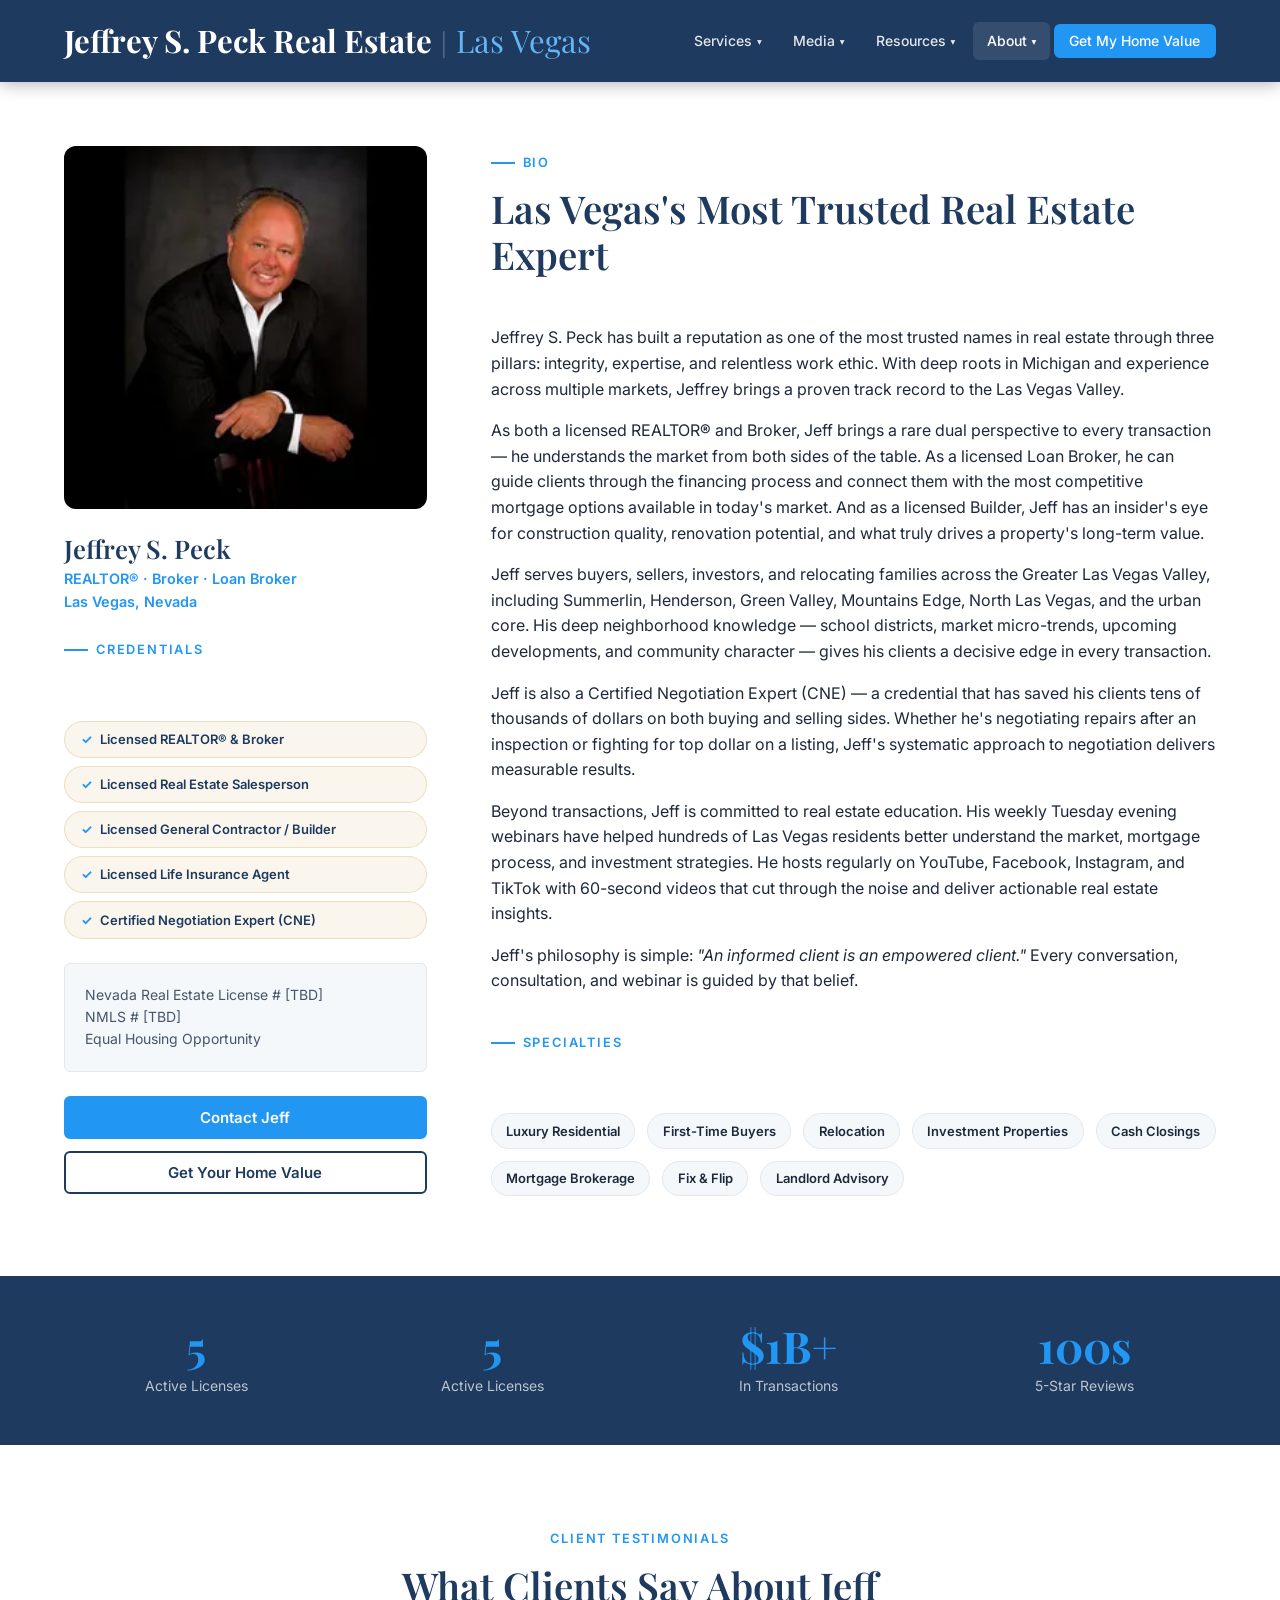
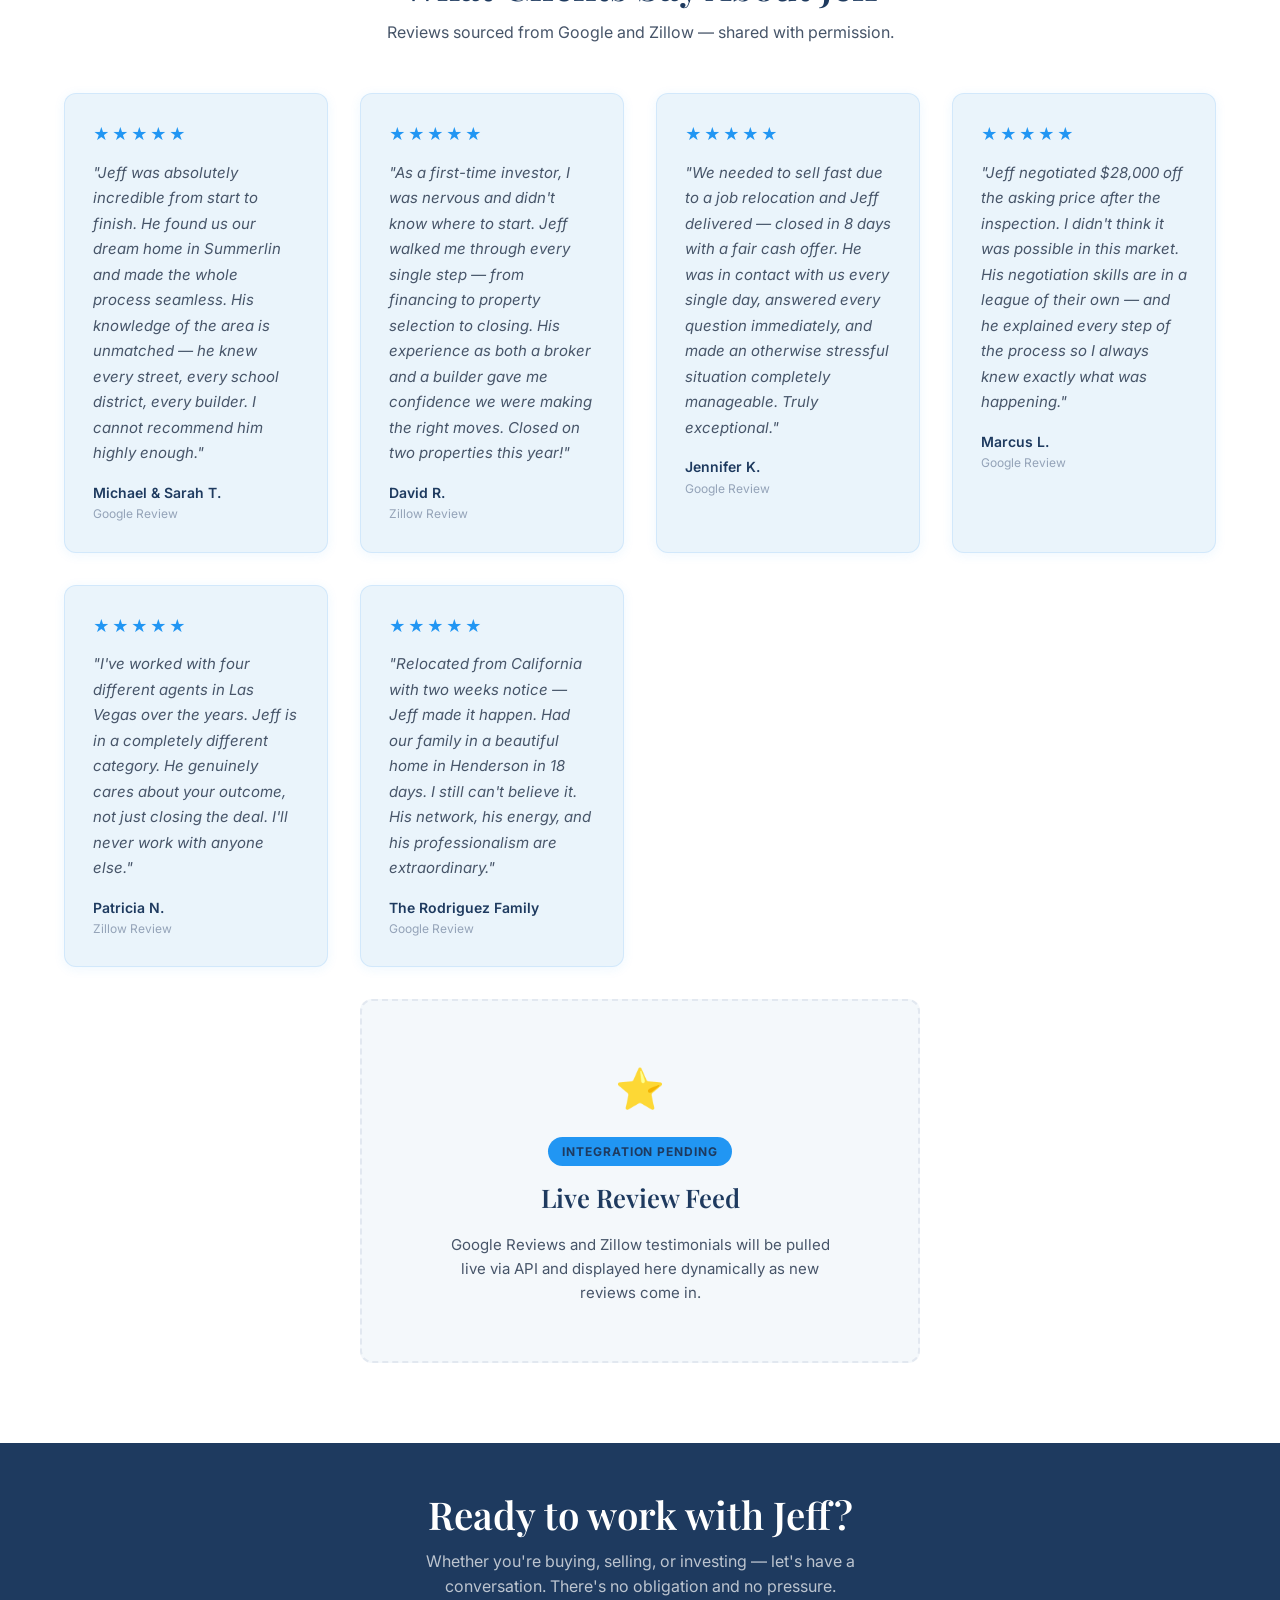
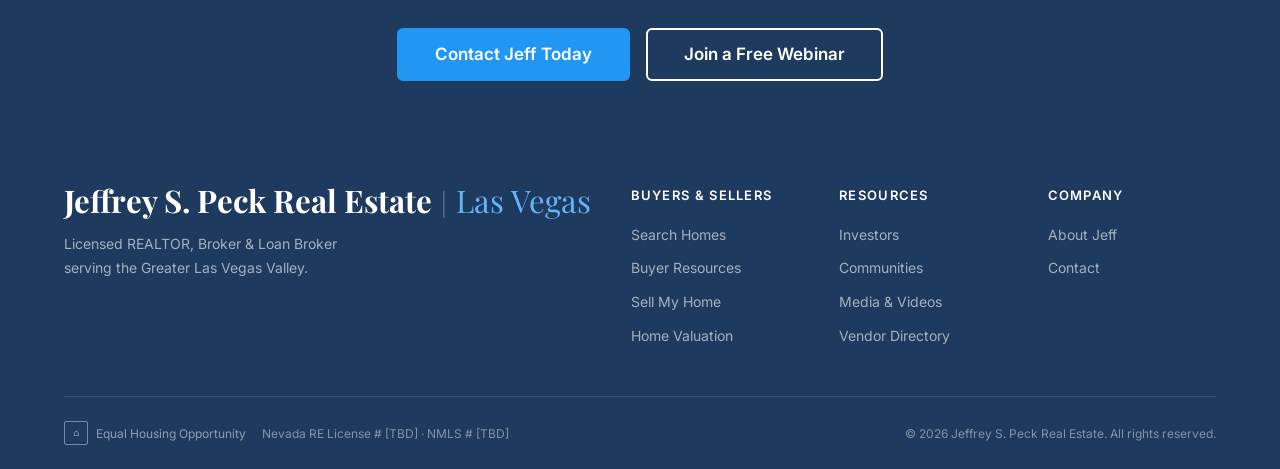
==== commit 580871d2: "Bust CSS and JS cache with ?v=2 query string Forces browsers to load updated styles.css and main.js " ====
--- a/site/about.html
+++ b/site/about.html
@@ -8,7 +8,7 @@
   <link rel="icon" href="favicon.svg" type="image/svg+xml">
   <link rel="preconnect" href="https://fonts.googleapis.com">
   <link href="https://fonts.googleapis.com/css2?family=Playfair+Display:wght@400;600;700&family=Inter:wght@300;400;500;600&display=swap" rel="stylesheet">
-  <link rel="stylesheet" href="css/styles.css">
+  <link rel="stylesheet" href="css/styles.css?v=2">
 </head>
 <body class="no-hero">
 
@@ -274,6 +274,6 @@
   <a href="tel:+17025550100" class="btn btn-outline-light">📞 Call Jeff</a>
   <a href="contact.html" class="btn btn-primary">Get in Touch</a>
 </div>
-<script src="js/main.js"></script>
+<script src="js/main.js?v=2"></script>
 </body>
 </html>
--- a/site/css/styles.css
+++ b/site/css/styles.css
@@ -192,25 +192,26 @@
   background: var(--navy);
   box-shadow: 0 2px 16px rgba(0,0,0,.3);
 }
-/* At top of page over hero — darken text for legibility against the photo */
-.site-header.at-top .nav-logo-name,
-.site-header.at-top .nav-logo-pipe {
+/* At top of page over hero — darken text for legibility against the photo.
+   Only applies on pages WITH a hero (not .no-hero). */
+body:not(.no-hero) .site-header.at-top .nav-logo-name,
+body:not(.no-hero) .site-header.at-top .nav-logo-pipe {
   color: var(--navy);
   transition: color .35s ease;
 }
-.site-header.at-top .nav-logo-city {
+body:not(.no-hero) .site-header.at-top .nav-logo-city {
   color: var(--blue-dark);
   transition: color .35s ease;
 }
-.site-header.at-top .nav-links a:not(.btn-primary) {
+body:not(.no-hero) .site-header.at-top .nav-links a:not(.btn-primary) {
   color: var(--navy);
   transition: color .2s, background .2s;
 }
-.site-header.at-top .nav-links a:not(.btn-primary):hover {
+body:not(.no-hero) .site-header.at-top .nav-links a:not(.btn-primary):hover {
   color: var(--navy);
   background: rgba(30,58,95,.1);
 }
-.site-header.at-top .nav-toggle span {
+body:not(.no-hero) .site-header.at-top .nav-toggle span {
   background: var(--navy);
 }
 .nav-inner {
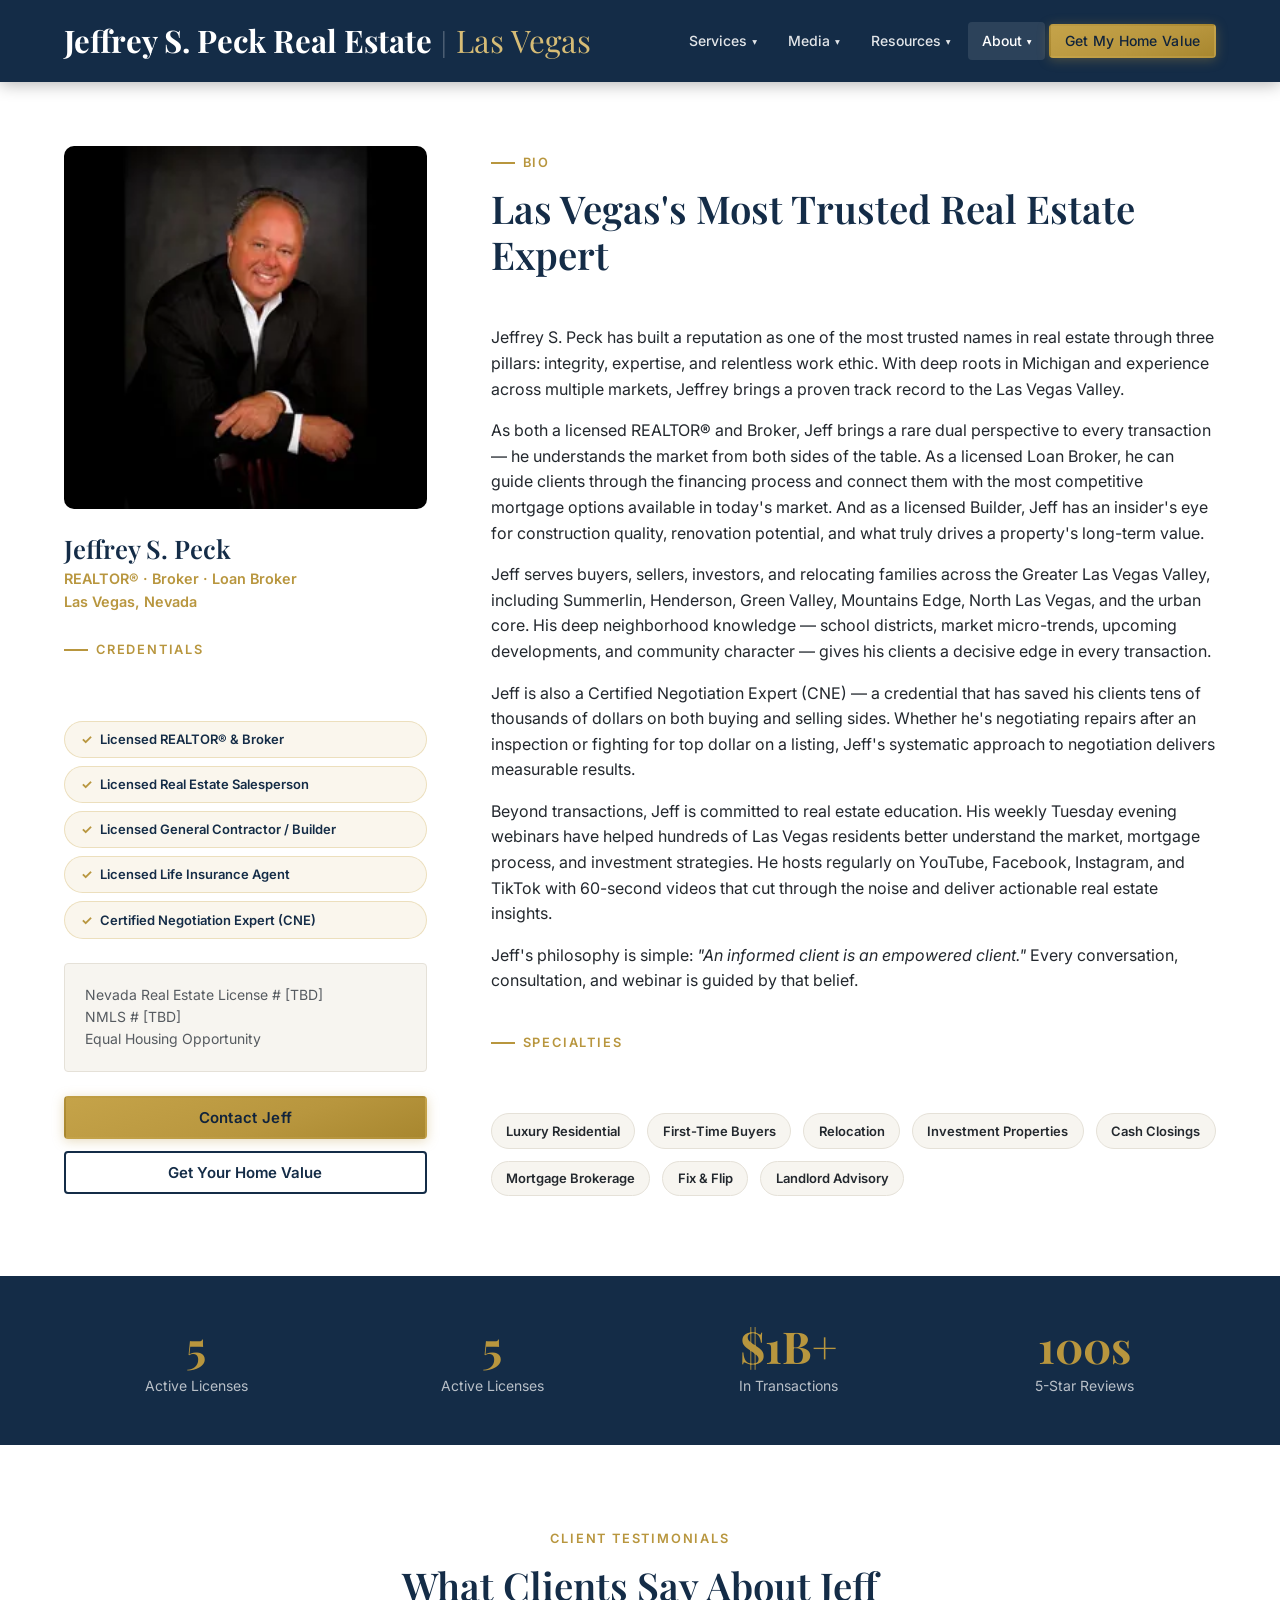
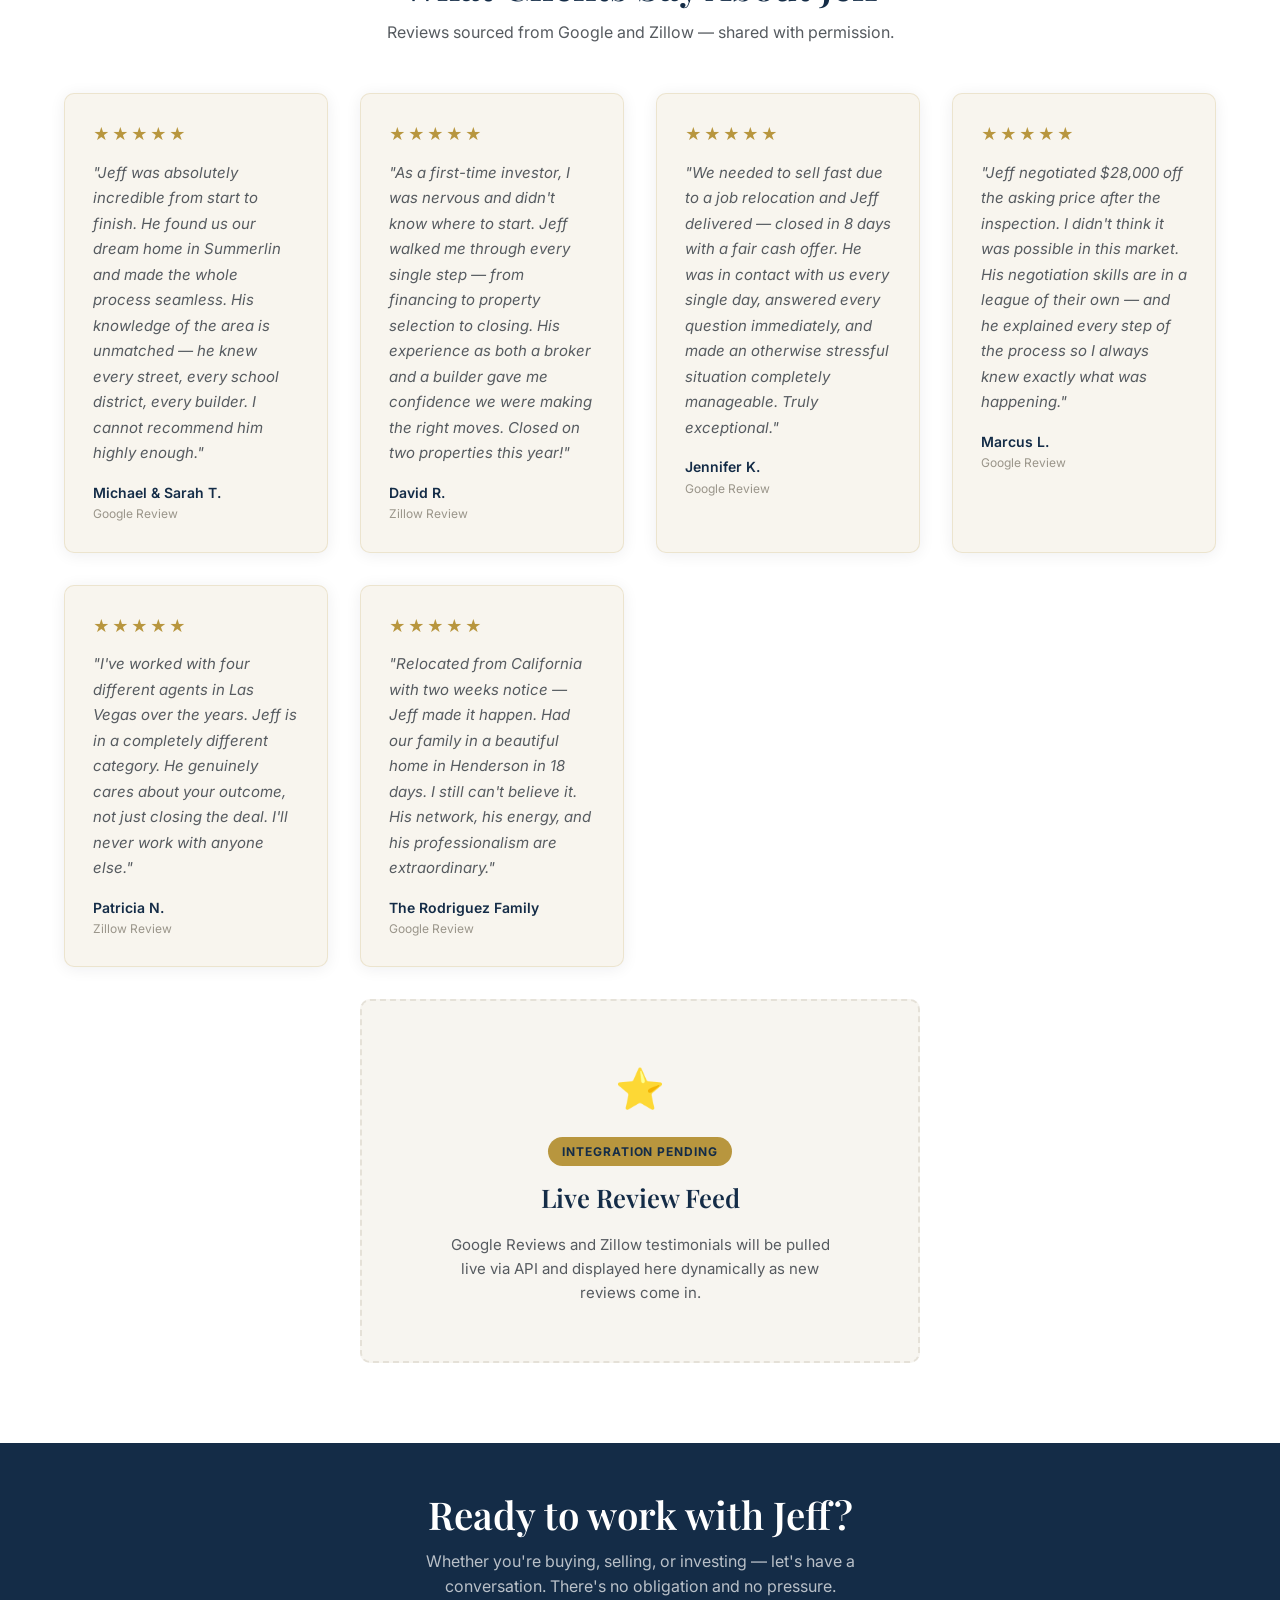
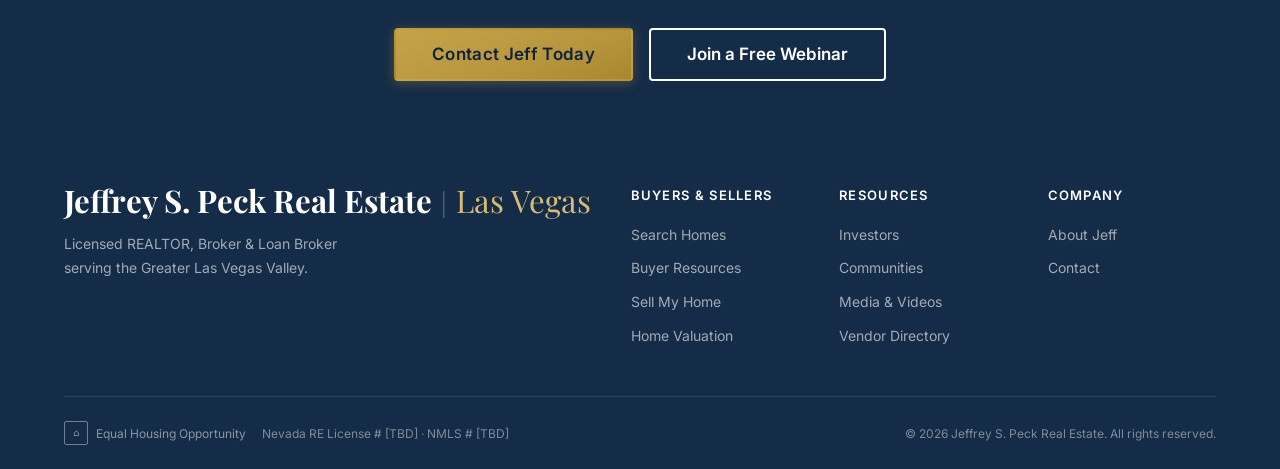
==== commit bcbe5cea: "Luxury design overhaul — navy + champagne gold palette, hero flyover - Kill bright Material blue (#2" ====
--- a/site/about.html
+++ b/site/about.html
@@ -8,7 +8,7 @@
   <link rel="icon" href="favicon.svg" type="image/svg+xml">
   <link rel="preconnect" href="https://fonts.googleapis.com">
   <link href="https://fonts.googleapis.com/css2?family=Playfair+Display:wght@400;600;700&family=Inter:wght@300;400;500;600&display=swap" rel="stylesheet">
-  <link rel="stylesheet" href="css/styles.css?v=2">
+  <link rel="stylesheet" href="css/styles.css?v=3">
 </head>
 <body class="no-hero">
 
--- a/site/css/styles.css
+++ b/site/css/styles.css
@@ -7,38 +7,40 @@
    1. Variables & Reset
    ---------------------------------------------------------- */
 :root {
-  /* Blues — primary palette */
-  --blue:        #2196f3;
-  --blue-dark:   #1565c0;
-  --blue-light:  #64b5f6;
-  --navy:        #1e3a5f;   /* footer / dark sections */
-  --navy-mid:    #152d4a;   /* footer bottom strip */
-  --navy-light:  #2a4f7c;   /* hover states */
-  --blue-overlay: rgba(26, 54, 93, 0.58); /* transparent blue section */
-  --blue-tint:   #eaf4fb;   /* card / testimonial backgrounds */
-
-  /* Keep gold as a subtle warm accent for a few highlights */
-  --gold:        #2196f3;   /* remapped to blue */
-  --gold-light:  #64b5f6;
-
-  /* Neutrals */
-  --cream:       #f4f8fb;   /* slightly blue-white page bg */
+  /* Luxury palette — deep navy + champagne gold + warm neutrals.
+     --blue* aliases kept for legacy refs but remapped to the gold accent
+     so every component pulls from one coherent system. */
+  --blue:        #b8963e;
+  --blue-dark:   #9a7c2e;
+  --blue-light:  #d6bc76;
+  --navy:        #142c47;   /* footer / dark sections */
+  --navy-mid:    #0e2035;   /* footer bottom strip */
+  --navy-light:  #23446b;   /* hover states */
+  --blue-overlay: rgba(14, 32, 53, 0.78); /* dark section wash */
+  --blue-tint:   #f8f5ee;   /* card / testimonial backgrounds — warm ivory */
+
+  /* Champagne gold accent */
+  --gold:        #b8963e;
+  --gold-light:  #d6bc76;
+
+  /* Neutrals — warm, not blue-tinged */
+  --cream:       #f7f5f0;   /* warm ivory page bg */
   --white:       #ffffff;
-  --gray-100:    #f0f4f8;
-  --gray-200:    #e2e8f0;
-  --gray-400:    #94a3b8;
-  --gray-600:    #64748b;
-  --gray-800:    #1e293b;
-  --text:        #1e293b;
-  --text-light:  #475569;
+  --gray-100:    #f2f0eb;
+  --gray-200:    #e5e1d8;
+  --gray-400:    #9a958a;
+  --gray-600:    #6b6659;
+  --gray-800:    #23282e;
+  --text:        #23282e;
+  --text-light:  #565b60;
 
   --font-serif: 'Playfair Display', Georgia, serif;
   --font-sans:  'Inter', system-ui, sans-serif;
 
-  --radius:     6px;
-  --radius-lg:  12px;
-  --shadow:     0 2px 12px rgba(33,150,243,.08);
-  --shadow-lg:  0 8px 40px rgba(30,58,95,.18);
+  --radius:     4px;
+  --radius-lg:  10px;
+  --shadow:     0 2px 16px rgba(20,30,45,.07);
+  --shadow-lg:  0 16px 48px rgba(14,32,53,.16);
 
   --max-width:  1200px;
   --nav-h:      82px;
@@ -133,11 +135,18 @@
 .btn:focus-visible { outline: 3px solid var(--gold); outline-offset: 2px; }
 
 .btn-primary {
-  background: var(--blue);
-  color: var(--white);
-  border-color: var(--blue);
-}
-.btn-primary:hover { background: var(--blue-dark); border-color: var(--blue-dark); }
+  background: linear-gradient(160deg, #c5a349 0%, var(--gold) 60%, #a8872f 100%);
+  color: #10233b;
+  border-color: transparent;
+  letter-spacing: .02em;
+  box-shadow: 0 2px 12px rgba(184,150,62,.35);
+}
+.btn-primary:hover {
+  background: linear-gradient(160deg, #d0b05a 0%, #c2a04a 60%, #b3923c 100%);
+  border-color: transparent;
+  transform: translateY(-1px);
+  box-shadow: 0 6px 20px rgba(184,150,62,.45);
+}
 
 .btn-outline-light {
   background: transparent;
@@ -266,8 +275,15 @@
 }
 .nav-links a:hover,
 .nav-links a.active { color: var(--white); background: rgba(255,255,255,.1); }
-.nav-links a.btn-primary { color: var(--white); background: var(--blue); border-color: var(--blue); }
-.nav-links a.btn-primary:hover { background: var(--blue-dark); border-color: var(--blue-dark); }
+.nav-links a.btn-primary {
+  color: #10233b;
+  background: linear-gradient(160deg, #c5a349 0%, var(--gold) 60%, #a8872f 100%);
+  border-color: transparent;
+}
+.nav-links a.btn-primary:hover {
+  background: linear-gradient(160deg, #d0b05a 0%, #c2a04a 60%, #b3923c 100%);
+  border-color: transparent;
+}
 
 /* Dropdown items */
 .nav-item { position: relative; }
@@ -317,7 +333,7 @@
   padding-left: 2.25rem !important;
   font-size: .8125rem !important;
   color: rgba(255,255,255,.6) !important;
-  border-left: 2px solid rgba(33,150,243,.4);
+  border-left: 2px solid rgba(184,150,62,.45);
   margin-left: .75rem;
 }
 .nav-mobile-sub:hover { color: var(--blue-light) !important; }
@@ -446,25 +462,41 @@
 }
 .hero-bg {
   position: absolute;
-  inset: 0;
+  inset: -4% -6%;   /* bleed so the flyover pan never exposes edges */
   background-image: url('../images/hero-lasvegas.png');
   background-size: cover;
   background-position: center center;
   background-repeat: no-repeat;
+  animation: hero-flyover 42s ease-in-out infinite alternate;
+  will-change: transform;
+}
+/* Cinematic drone-glide over the Strip */
+@keyframes hero-flyover {
+  0%   { transform: scale(1)    translate(0, 0); }
+  100% { transform: scale(1.16) translate(-2.5%, -1.8%); }
+}
+@media (prefers-reduced-motion: reduce) {
+  .hero-bg { animation: none; }
 }
 .hero-bg::after {
-  /* no full-image tint — overlay is scoped to text box only */
-  content: none;
+  /* soft vignette for depth — keeps photo unobstructed */
+  content: '';
+  position: absolute;
+  inset: 0;
+  background: linear-gradient(to top, rgba(10,18,30,.42) 0%, rgba(10,18,30,0) 32%),
+              linear-gradient(to bottom, rgba(10,18,30,.28) 0%, rgba(10,18,30,0) 22%);
 }
 .hero-content {
   position: relative;
   z-index: 1;
-  max-width: 420px;
-  background: rgba(30, 58, 95, 0.72);
-  backdrop-filter: blur(2px);
-  -webkit-backdrop-filter: blur(2px);
+  max-width: 440px;
+  background: rgba(14, 32, 53, 0.78);
+  backdrop-filter: blur(6px);
+  -webkit-backdrop-filter: blur(6px);
+  border: 1px solid rgba(214,188,118,.28);
   border-radius: var(--radius-lg);
-  padding: 1.25rem 1.5rem;
+  padding: 1.75rem 2rem;
+  box-shadow: 0 24px 60px rgba(8,16,28,.45);
 }
 .hero-eyebrow {
   display: inline-flex;
@@ -484,9 +516,9 @@
   height: 2px;
   background: var(--gold);
 }
-.hero h1 { color: var(--white); margin-bottom: .75rem; font-size: clamp(1.5rem, 3.5vw, 2.5rem); }
-.hero h1 em { color: var(--gold); font-style: normal; }
-.hero-sub { font-size: .9375rem; color: rgba(255,255,255,.75); margin-bottom: 1.5rem; max-width: 380px; }
+.hero h1 { color: var(--white); margin-bottom: .75rem; font-size: clamp(1.6rem, 3.6vw, 2.6rem); letter-spacing: .01em; }
+.hero h1 em { color: var(--gold-light); font-style: italic; }
+.hero-sub { font-size: .9375rem; color: rgba(255,255,255,.82); margin-bottom: 1.5rem; max-width: 380px; line-height: 1.7; }
 .hero-eyebrow { margin-bottom: .75rem; }
 .hero-ctas { display: flex; flex-wrap: wrap; gap: 1rem; }
 
@@ -806,7 +838,7 @@
   border-radius: var(--radius-lg);
   padding: 1.75rem;
   box-shadow: var(--shadow);
-  border: 1px solid rgba(33,150,243,.12);
+  border: 1px solid rgba(184,150,62,.18);
 }
 .review-stars { color: var(--blue); font-size: 1rem; letter-spacing: 2px; margin-bottom: .75rem; }
 .review-text  { font-size: .9375rem; color: var(--text-light); font-style: italic; line-height: 1.7; margin-bottom: 1rem; }
